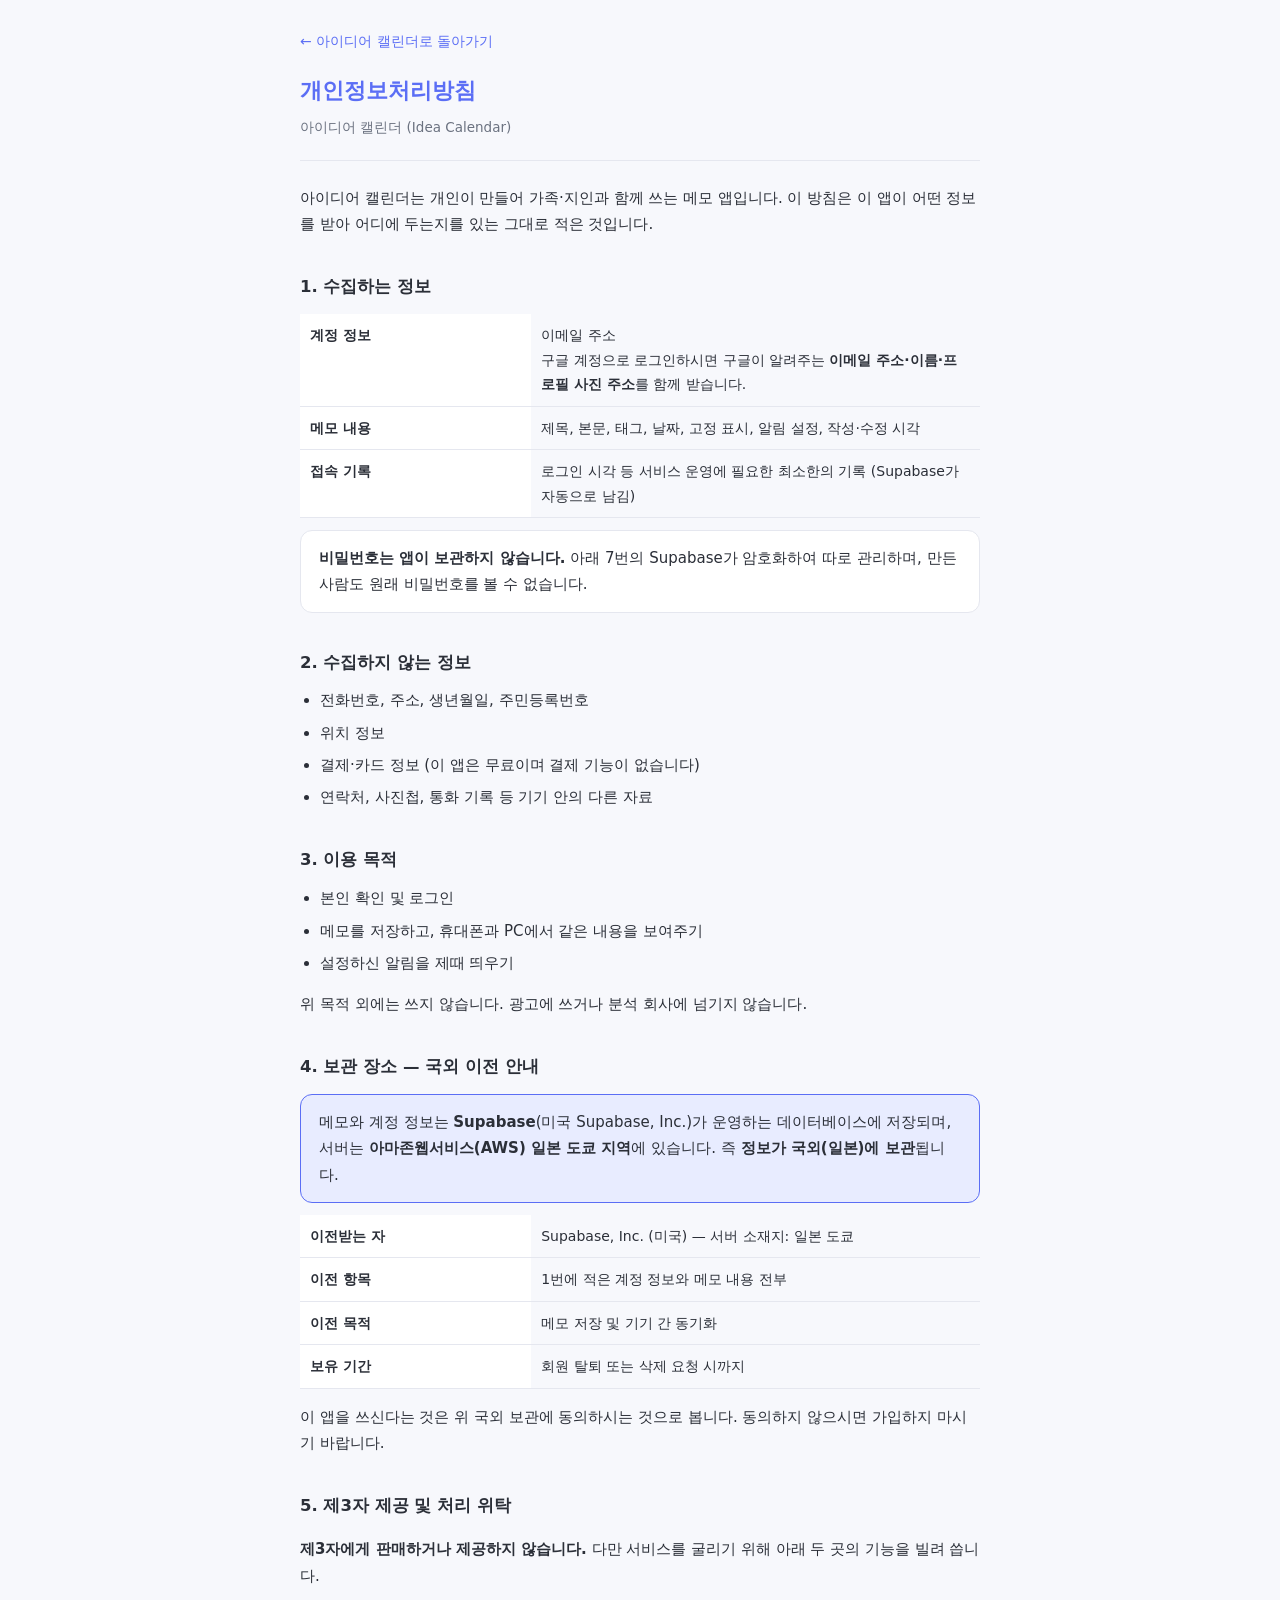
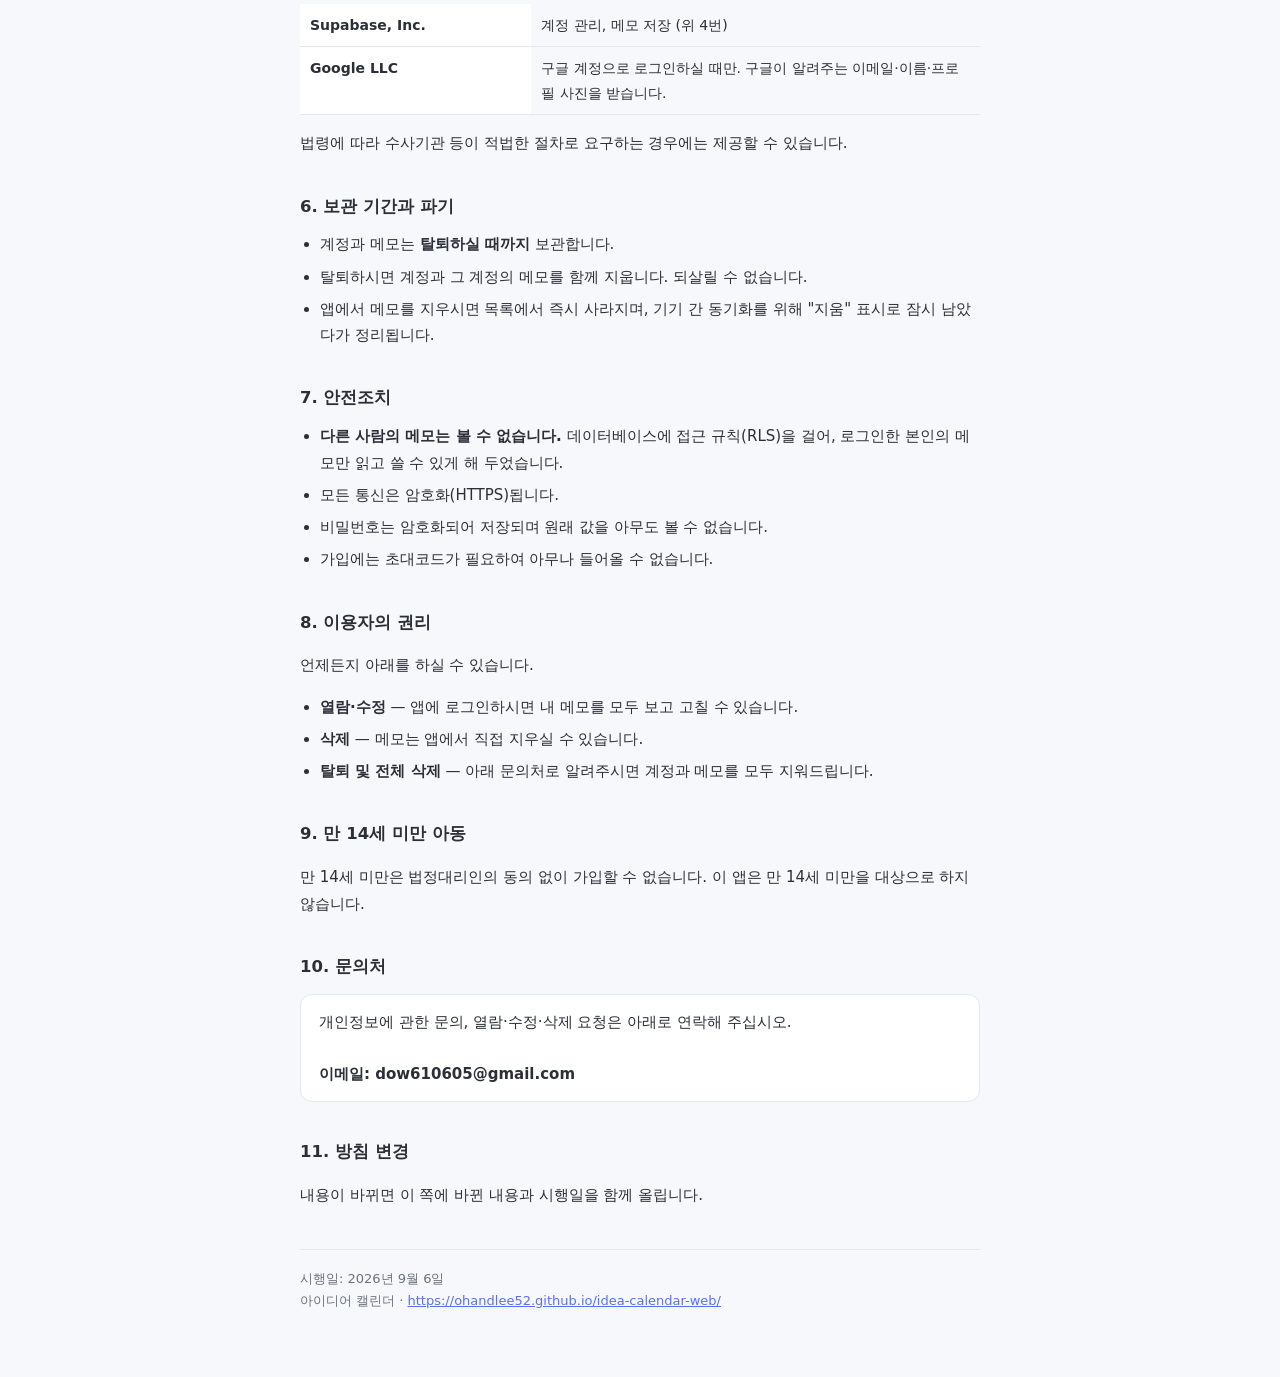
==== privacy.html @ 7b39a498 "개인정보처리방침 페이지를 만든다 구글 OAuth 를 프로덕션으로 전환하려면 개인정보처리방침 URL 이 필수다. 지금은 테스트 상태라 테스트 사용자 명단에 넣은 사람만 구글 로그인이" ====
<!doctype html>
<html lang="ko">
<head>
  <meta charset="UTF-8" />
  <meta name="viewport" content="width=device-width, initial-scale=1, viewport-fit=cover" />
  <meta name="theme-color" content="#5b6ef5" />
  <title>개인정보처리방침 · 아이디어 캘린더</title>
  <style>
    :root {
      --bg: #f7f8fc; --card: #ffffff; --primary: #5b6ef5; --primary-soft: #e8ecff;
      --text: #2b2f38; --text-soft: #6b7280; --border: #e5e7ef;
    }
    * { box-sizing: border-box; }
    body {
      margin: 0; background: var(--bg); color: var(--text);
      font-family: "맑은 고딕", "Malgun Gothic", "Apple SD Gothic Neo", system-ui, sans-serif;
      line-height: 1.75; font-size: 15px;
    }
    .wrap { max-width: 720px; margin: 0 auto; padding: 28px 20px 64px; }
    header { padding-bottom: 20px; margin-bottom: 24px; border-bottom: 1px solid var(--border); }
    h1 { font-size: 22px; margin: 0 0 6px; color: var(--primary); }
    .sub { margin: 0; font-size: 13.5px; color: var(--text-soft); }
    h2 {
      font-size: 16.5px; margin: 32px 0 10px; padding-top: 4px;
    }
    p, li { color: var(--text); }
    ul { padding-left: 20px; margin: 10px 0; }
    li { margin-bottom: 6px; }
    .box {
      background: var(--card); border: 1px solid var(--border); border-radius: 12px;
      padding: 14px 18px; margin: 12px 0;
    }
    .box.accent { background: var(--primary-soft); border-color: var(--primary); }
    table { width: 100%; border-collapse: collapse; margin: 12px 0; font-size: 14px; }
    th, td { text-align: left; padding: 9px 10px; border-bottom: 1px solid var(--border); vertical-align: top; }
    th { background: var(--card); font-weight: 700; width: 34%; }
    footer {
      margin-top: 40px; padding-top: 18px; border-top: 1px solid var(--border);
      font-size: 13px; color: var(--text-soft);
    }
    a { color: var(--primary); }
    .back { display: inline-block; margin-bottom: 18px; font-size: 14px; text-decoration: none; }
  </style>
</head>
<body>
<div class="wrap">

  <a class="back" href="./">← 아이디어 캘린더로 돌아가기</a>

  <header>
    <h1>개인정보처리방침</h1>
    <p class="sub">아이디어 캘린더 (Idea Calendar)</p>
  </header>

  <p>
    아이디어 캘린더는 개인이 만들어 가족·지인과 함께 쓰는 메모 앱입니다.
    이 방침은 이 앱이 어떤 정보를 받아 어디에 두는지를 있는 그대로 적은 것입니다.
  </p>

  <h2>1. 수집하는 정보</h2>

  <table>
    <tr>
      <th>계정 정보</th>
      <td>이메일 주소<br>
        구글 계정으로 로그인하시면 구글이 알려주는 <strong>이메일 주소·이름·프로필 사진 주소</strong>를 함께 받습니다.</td>
    </tr>
    <tr>
      <th>메모 내용</th>
      <td>제목, 본문, 태그, 날짜, 고정 표시, 알림 설정, 작성·수정 시각</td>
    </tr>
    <tr>
      <th>접속 기록</th>
      <td>로그인 시각 등 서비스 운영에 필요한 최소한의 기록 (Supabase가 자동으로 남김)</td>
    </tr>
  </table>

  <div class="box">
    <strong>비밀번호는 앱이 보관하지 않습니다.</strong>
    아래 7번의 Supabase가 암호화하여 따로 관리하며, 만든 사람도 원래 비밀번호를 볼 수 없습니다.
  </div>

  <h2>2. 수집하지 않는 정보</h2>
  <ul>
    <li>전화번호, 주소, 생년월일, 주민등록번호</li>
    <li>위치 정보</li>
    <li>결제·카드 정보 (이 앱은 무료이며 결제 기능이 없습니다)</li>
    <li>연락처, 사진첩, 통화 기록 등 기기 안의 다른 자료</li>
  </ul>

  <h2>3. 이용 목적</h2>
  <ul>
    <li>본인 확인 및 로그인</li>
    <li>메모를 저장하고, 휴대폰과 PC에서 같은 내용을 보여주기</li>
    <li>설정하신 알림을 제때 띄우기</li>
  </ul>
  <p>위 목적 외에는 쓰지 않습니다. 광고에 쓰거나 분석 회사에 넘기지 않습니다.</p>

  <h2>4. 보관 장소 — 국외 이전 안내</h2>

  <div class="box accent">
    <p style="margin:0">
      메모와 계정 정보는 <strong>Supabase</strong>(미국 Supabase, Inc.)가 운영하는
      데이터베이스에 저장되며, 서버는 <strong>아마존웹서비스(AWS) 일본 도쿄 지역</strong>에 있습니다.
      즉 <strong>정보가 국외(일본)에 보관</strong>됩니다.
    </p>
  </div>

  <table>
    <tr><th>이전받는 자</th><td>Supabase, Inc. (미국) — 서버 소재지: 일본 도쿄</td></tr>
    <tr><th>이전 항목</th><td>1번에 적은 계정 정보와 메모 내용 전부</td></tr>
    <tr><th>이전 목적</th><td>메모 저장 및 기기 간 동기화</td></tr>
    <tr><th>보유 기간</th><td>회원 탈퇴 또는 삭제 요청 시까지</td></tr>
  </table>

  <p>이 앱을 쓰신다는 것은 위 국외 보관에 동의하시는 것으로 봅니다. 동의하지 않으시면 가입하지 마시기 바랍니다.</p>

  <h2>5. 제3자 제공 및 처리 위탁</h2>
  <p><strong>제3자에게 판매하거나 제공하지 않습니다.</strong> 다만 서비스를 굴리기 위해 아래 두 곳의 기능을 빌려 씁니다.</p>
  <table>
    <tr><th>Supabase, Inc.</th><td>계정 관리, 메모 저장 (위 4번)</td></tr>
    <tr><th>Google LLC</th><td>구글 계정으로 로그인하실 때만. 구글이 알려주는 이메일·이름·프로필 사진을 받습니다.</td></tr>
  </table>
  <p>법령에 따라 수사기관 등이 적법한 절차로 요구하는 경우에는 제공할 수 있습니다.</p>

  <h2>6. 보관 기간과 파기</h2>
  <ul>
    <li>계정과 메모는 <strong>탈퇴하실 때까지</strong> 보관합니다.</li>
    <li>탈퇴하시면 계정과 그 계정의 메모를 함께 지웁니다. 되살릴 수 없습니다.</li>
    <li>앱에서 메모를 지우시면 목록에서 즉시 사라지며, 기기 간 동기화를 위해 "지움" 표시로 잠시 남았다가 정리됩니다.</li>
  </ul>

  <h2>7. 안전조치</h2>
  <ul>
    <li><strong>다른 사람의 메모는 볼 수 없습니다.</strong> 데이터베이스에 접근 규칙(RLS)을 걸어, 로그인한 본인의 메모만 읽고 쓸 수 있게 해 두었습니다.</li>
    <li>모든 통신은 암호화(HTTPS)됩니다.</li>
    <li>비밀번호는 암호화되어 저장되며 원래 값을 아무도 볼 수 없습니다.</li>
    <li>가입에는 초대코드가 필요하여 아무나 들어올 수 없습니다.</li>
  </ul>

  <h2>8. 이용자의 권리</h2>
  <p>언제든지 아래를 하실 수 있습니다.</p>
  <ul>
    <li><strong>열람·수정</strong> — 앱에 로그인하시면 내 메모를 모두 보고 고칠 수 있습니다.</li>
    <li><strong>삭제</strong> — 메모는 앱에서 직접 지우실 수 있습니다.</li>
    <li><strong>탈퇴 및 전체 삭제</strong> — 아래 문의처로 알려주시면 계정과 메모를 모두 지워드립니다.</li>
  </ul>

  <h2>9. 만 14세 미만 아동</h2>
  <p>만 14세 미만은 법정대리인의 동의 없이 가입할 수 없습니다. 이 앱은 만 14세 미만을 대상으로 하지 않습니다.</p>

  <h2>10. 문의처</h2>
  <div class="box">
    <p style="margin:0">
      개인정보에 관한 문의, 열람·수정·삭제 요청은 아래로 연락해 주십시오.<br><br>
      <strong>이메일: dow610605@gmail.com</strong>
    </p>
  </div>

  <h2>11. 방침 변경</h2>
  <p>내용이 바뀌면 이 쪽에 바뀐 내용과 시행일을 함께 올립니다.</p>

  <footer>
    시행일: 2026년 9월 6일<br>
    아이디어 캘린더 · <a href="./">https://ohandlee52.github.io/idea-calendar-web/</a>
  </footer>

</div>
</body>
</html>
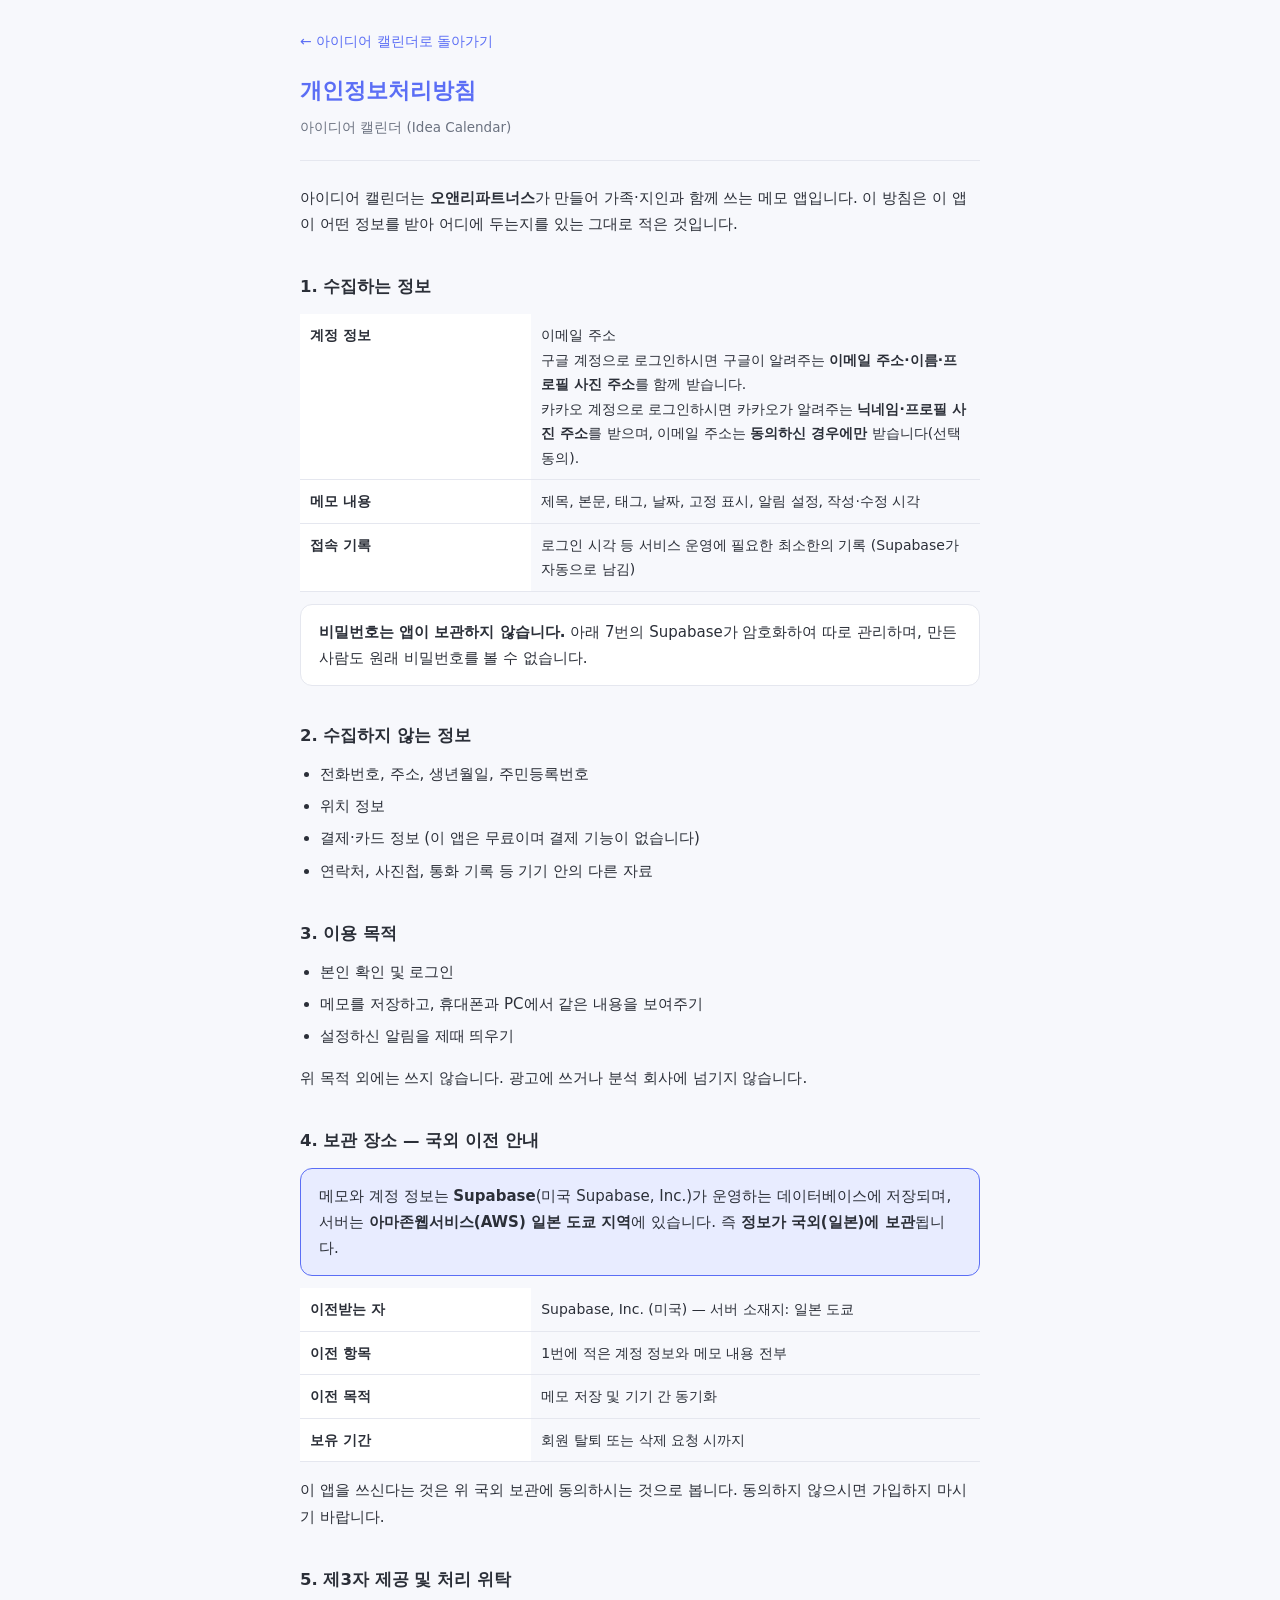
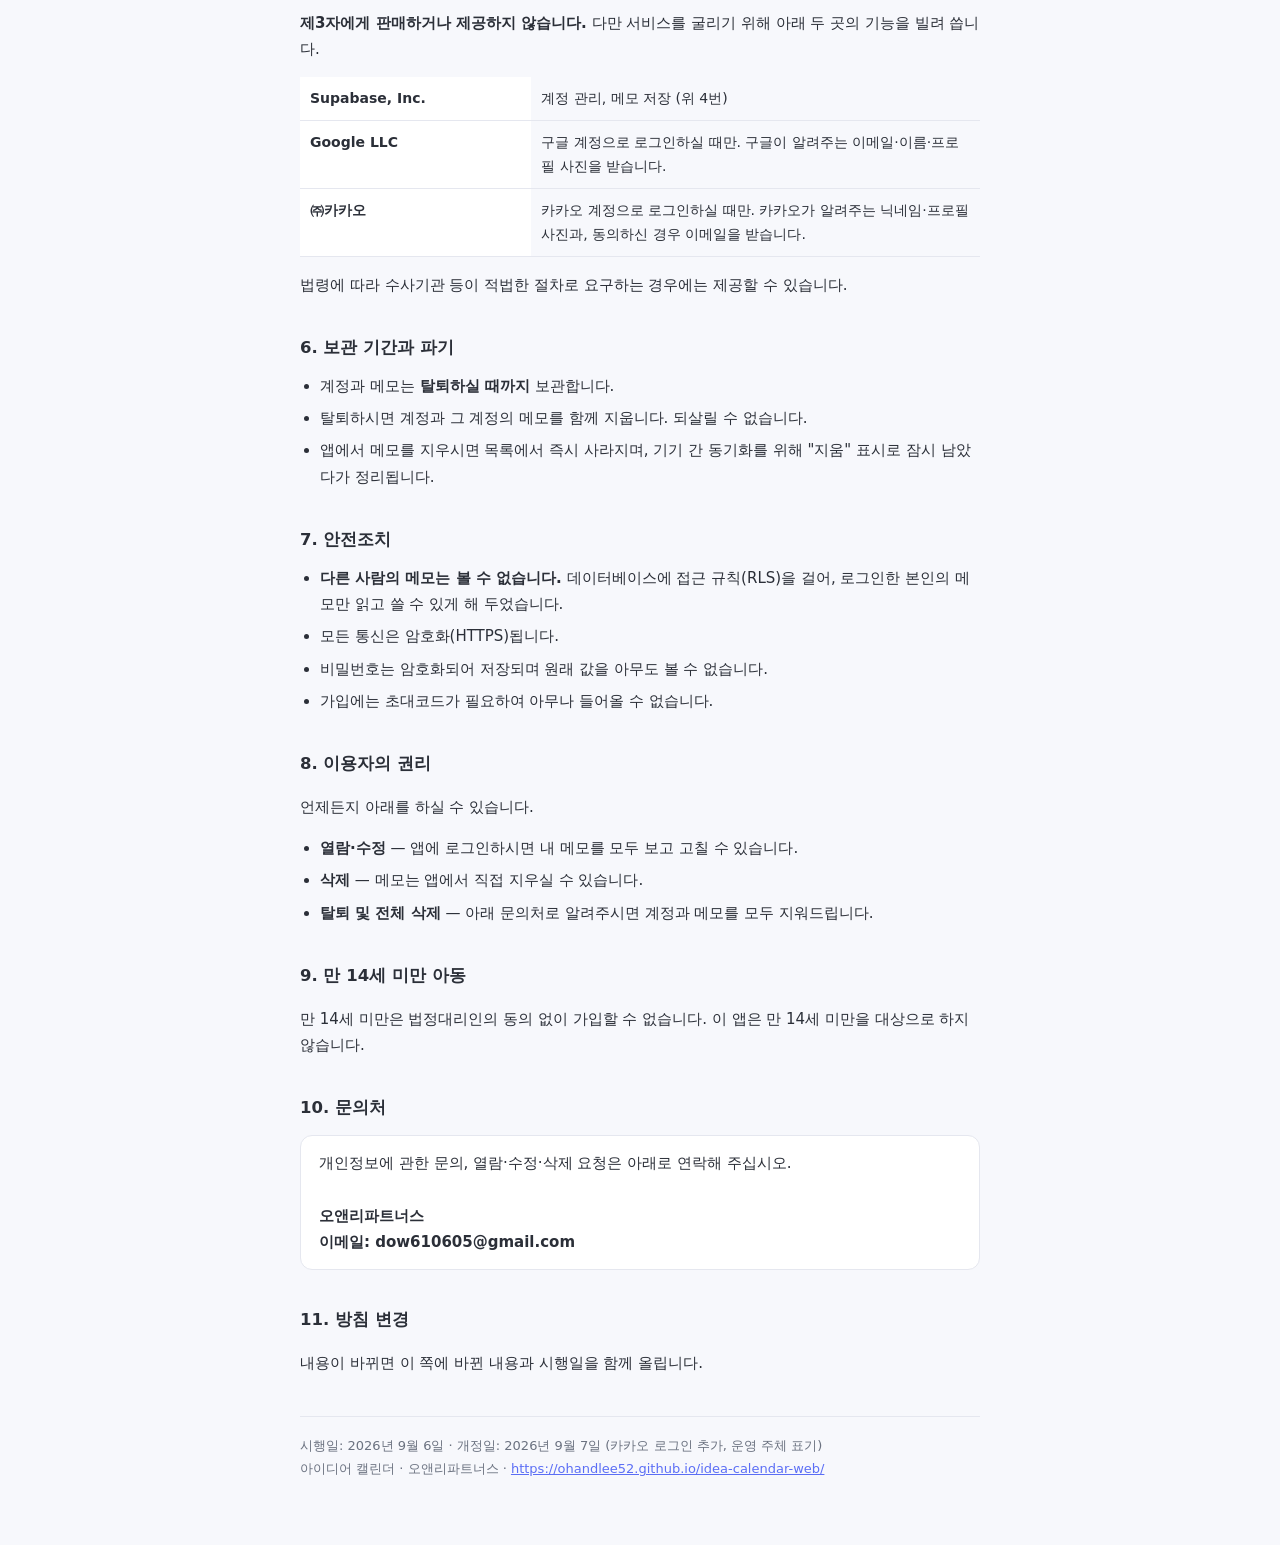
==== commit 4630ff4a: "개인정보처리방침을 카카오 로그인과 운영 주체에 맞게 고친다 카카오 로그인을 붙이고 비즈 앱으로 전환하면서 두 가지가 달라졌다.  1. 운영 주체가 개인이 아니라 오앤리파트너스다. " ====
--- a/privacy.html
+++ b/privacy.html
@@ -53,7 +53,7 @@
   </header>
 
   <p>
-    아이디어 캘린더는 개인이 만들어 가족·지인과 함께 쓰는 메모 앱입니다.
+    아이디어 캘린더는 <strong>오앤리파트너스</strong>가 만들어 가족·지인과 함께 쓰는 메모 앱입니다.
     이 방침은 이 앱이 어떤 정보를 받아 어디에 두는지를 있는 그대로 적은 것입니다.
   </p>
 
@@ -63,7 +63,9 @@
     <tr>
       <th>계정 정보</th>
       <td>이메일 주소<br>
-        구글 계정으로 로그인하시면 구글이 알려주는 <strong>이메일 주소·이름·프로필 사진 주소</strong>를 함께 받습니다.</td>
+        구글 계정으로 로그인하시면 구글이 알려주는 <strong>이메일 주소·이름·프로필 사진 주소</strong>를 함께 받습니다.<br>
+        카카오 계정으로 로그인하시면 카카오가 알려주는 <strong>닉네임·프로필 사진 주소</strong>를 받으며,
+        이메일 주소는 <strong>동의하신 경우에만</strong> 받습니다(선택 동의).</td>
     </tr>
     <tr>
       <th>메모 내용</th>
@@ -120,6 +122,7 @@
   <table>
     <tr><th>Supabase, Inc.</th><td>계정 관리, 메모 저장 (위 4번)</td></tr>
     <tr><th>Google LLC</th><td>구글 계정으로 로그인하실 때만. 구글이 알려주는 이메일·이름·프로필 사진을 받습니다.</td></tr>
+    <tr><th>㈜카카오</th><td>카카오 계정으로 로그인하실 때만. 카카오가 알려주는 닉네임·프로필 사진과, 동의하신 경우 이메일을 받습니다.</td></tr>
   </table>
   <p>법령에 따라 수사기관 등이 적법한 절차로 요구하는 경우에는 제공할 수 있습니다.</p>
 
@@ -153,6 +156,7 @@
   <div class="box">
     <p style="margin:0">
       개인정보에 관한 문의, 열람·수정·삭제 요청은 아래로 연락해 주십시오.<br><br>
+      <strong>오앤리파트너스</strong><br>
       <strong>이메일: dow610605@gmail.com</strong>
     </p>
   </div>
@@ -161,8 +165,8 @@
   <p>내용이 바뀌면 이 쪽에 바뀐 내용과 시행일을 함께 올립니다.</p>
 
   <footer>
-    시행일: 2026년 9월 6일<br>
-    아이디어 캘린더 · <a href="./">https://ohandlee52.github.io/idea-calendar-web/</a>
+    시행일: 2026년 9월 6일 · 개정일: 2026년 9월 7일 (카카오 로그인 추가, 운영 주체 표기)<br>
+    아이디어 캘린더 · 오앤리파트너스 · <a href="./">https://ohandlee52.github.io/idea-calendar-web/</a>
   </footer>
 
 </div>
